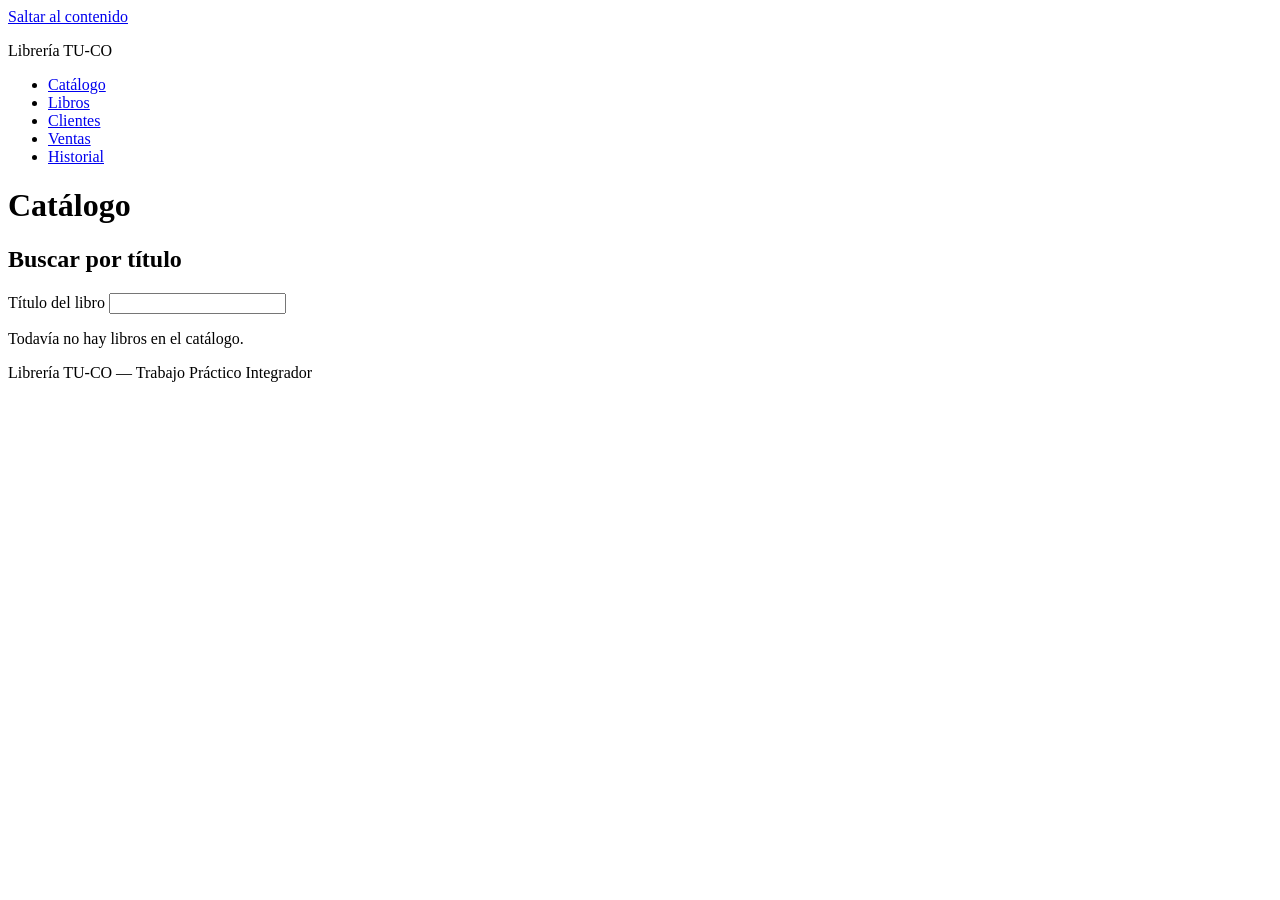
==== index.html @ 7f653a5a "Ejercicio 1 terminado" ====
<!DOCTYPE html>
<html lang="es">
<head>
  <meta charset="UTF-8">
  <meta name="viewport" content="width=device-width, initial-scale=1.0">
  <title>Catálogo — Librería TU-CO</title>
</head>
<body>
  <a href="#contenido">Saltar al contenido</a>

  <header>
    <p>Librería TU-CO</p>
  </header>

  <nav aria-label="Navegación principal">
    <ul>
      <li><a href="index.html" aria-current="page">Catálogo</a></li>
      <li><a href="libros.html">Libros</a></li>
      <li><a href="clientes.html">Clientes</a></li>
      <li><a href="ventas.html">Ventas</a></li>
      <li><a href="historial.html">Historial</a></li>
    </ul>
  </nav>

  <main id="contenido" tabindex="-1">
    <h1>Catálogo</h1>

    <section aria-labelledby="titulo-busqueda">
      <h2 id="titulo-busqueda">Buscar por título</h2>

      <form method="get" novalidate>
        <label for="buscador-titulo">Título del libro</label>
        <input type="search" id="buscador-titulo" name="titulo">
      </form>

      <p id="mensaje-catalogo-vacio" role="status">Todavía no hay libros en el catálogo.</p>
      <p id="mensaje-sin-resultados" aria-live="polite" hidden>No se encontraron libros para el título buscado.</p>

      <div id="listado-catalogo"></div>
    </section>

    <template id="plantilla-tarjeta-libro">
      <article class="tarjeta">
        <img src="assets/portadas/portada-placeholder.svg" alt="Portada no disponible" width="200" height="300">
        <h3 class="tarjeta-titulo"></h3>
        <p class="tarjeta-isbn"></p>
        <p class="tarjeta-editorial"></p>
        <p class="tarjeta-genero"></p>
        <p class="tarjeta-autores"></p>
        <p class="tarjeta-precio"></p>
      </article>
    </template>
  </main>

  <footer>
    <p>Librería TU-CO — Trabajo Práctico Integrador</p>
  </footer>
</body>
</html>
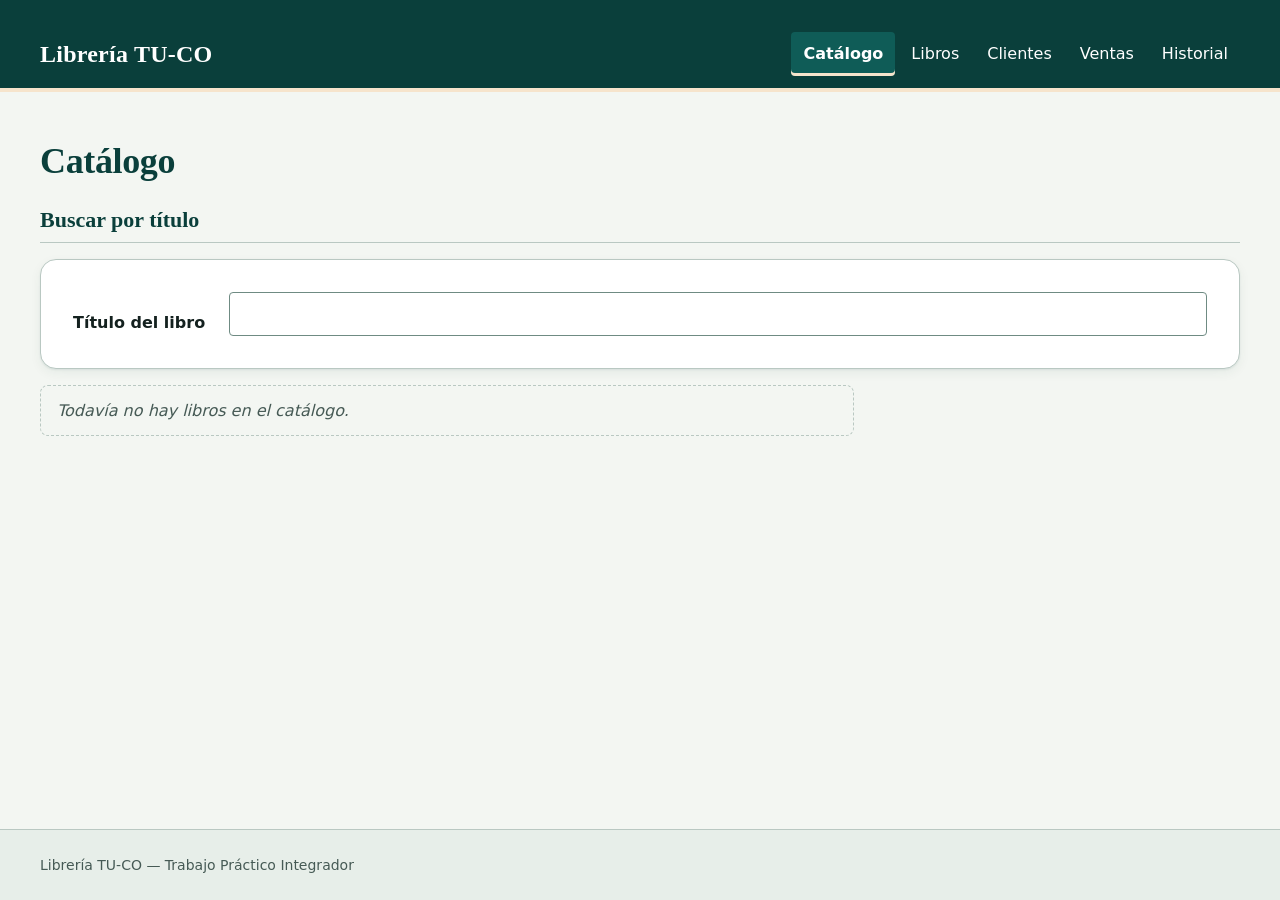
==== commit 342c5b08: "C-02: presentacion-css-adaptable — identidad visual y responsive - css/estilos.css: tokens, base, la" ====
--- a/index.html
+++ b/index.html
@@ -4,23 +4,24 @@
   <meta charset="UTF-8">
   <meta name="viewport" content="width=device-width, initial-scale=1.0">
   <title>Catálogo — Librería TU-CO</title>
+  <link rel="stylesheet" href="css/estilos.css">
 </head>
 <body>
-  <a href="#contenido">Saltar al contenido</a>
+  <a href="#contenido" class="salto-contenido visualmente-oculto">Saltar al contenido</a>
 
   <header>
-    <p>Librería TU-CO</p>
+    <p class="marca">Librería TU-CO</p>
+
+    <nav class="navegacion" aria-label="Navegación principal">
+      <ul>
+        <li><a href="index.html" aria-current="page">Catálogo</a></li>
+        <li><a href="libros.html">Libros</a></li>
+        <li><a href="clientes.html">Clientes</a></li>
+        <li><a href="ventas.html">Ventas</a></li>
+        <li><a href="historial.html">Historial</a></li>
+      </ul>
+    </nav>
   </header>
-
-  <nav aria-label="Navegación principal">
-    <ul>
-      <li><a href="index.html" aria-current="page">Catálogo</a></li>
-      <li><a href="libros.html">Libros</a></li>
-      <li><a href="clientes.html">Clientes</a></li>
-      <li><a href="ventas.html">Ventas</a></li>
-      <li><a href="historial.html">Historial</a></li>
-    </ul>
-  </nav>
 
   <main id="contenido" tabindex="-1">
     <h1>Catálogo</h1>
@@ -28,15 +29,15 @@
     <section aria-labelledby="titulo-busqueda">
       <h2 id="titulo-busqueda">Buscar por título</h2>
 
-      <form method="get" novalidate>
+      <form method="get" novalidate class="formulario formulario--busqueda">
         <label for="buscador-titulo">Título del libro</label>
         <input type="search" id="buscador-titulo" name="titulo">
       </form>
 
-      <p id="mensaje-catalogo-vacio" role="status">Todavía no hay libros en el catálogo.</p>
-      <p id="mensaje-sin-resultados" aria-live="polite" hidden>No se encontraron libros para el título buscado.</p>
+      <p id="mensaje-catalogo-vacio" role="status" class="mensaje mensaje--vacio">Todavía no hay libros en el catálogo.</p>
+      <p id="mensaje-sin-resultados" aria-live="polite" hidden class="mensaje mensaje--info">No se encontraron libros para el título buscado.</p>
 
-      <div id="listado-catalogo"></div>
+      <div id="listado-catalogo" class="grilla-catalogo"></div>
     </section>
 
     <template id="plantilla-tarjeta-libro">
@@ -45,7 +46,7 @@
         <h3 class="tarjeta-titulo"></h3>
         <p class="tarjeta-isbn"></p>
         <p class="tarjeta-editorial"></p>
-        <p class="tarjeta-genero"></p>
+        <p class="tarjeta-genero badge"></p>
         <p class="tarjeta-autores"></p>
         <p class="tarjeta-precio"></p>
       </article>
--- a/css/estilos.css
+++ b/css/estilos.css
@@ -0,0 +1,769 @@
+/* ==========================================================================
+   Librería TU-CO — hoja de estilos única
+   1. Tokens
+   2. Base
+   3. Utilidades
+   4. Layout global
+   5. Componentes
+   6. Estados e interacción
+   7. Responsive
+   ========================================================================== */
+
+/* 1. Tokens ---------------------------------------------------------------- */
+
+:root {
+  --color-fondo: #F3F6F2;
+  --color-superficie: #FFFFFF;
+  --color-superficie-alt: #E7EEE9;
+  --color-texto: #14211F;
+  --color-texto-suave: #465A55;
+  --color-borde: #B9C8C2;
+  --color-borde-control: #6F8B83;
+  --color-primario: #0F5C57;
+  --color-primario-oscuro: #0A3F3B;
+  --color-primario-suave: #D8E8E4;
+  --color-acento: #8A4B00;
+  --color-acento-suave: #F6E4CC;
+  --color-exito: #1E6B3C;
+  --color-exito-suave: #DFF0E4;
+  --color-error: #A3231C;
+  --color-error-suave: #FBE3E1;
+  --color-foco: #0B4F8A;
+  --color-foco-inverso: #FFD166;
+
+  --fuente-titulos: Georgia, "Times New Roman", serif;
+  --fuente-cuerpo: "Segoe UI", system-ui, -apple-system, "Helvetica Neue", Arial, sans-serif;
+
+  --texto-xs: 0.75rem;
+  --texto-s: 0.875rem;
+  --texto-m: 1rem;
+  --texto-l: 1.125rem;
+  --texto-xl: 1.375rem;
+  --texto-2xl: 1.75rem;
+  --texto-3xl: 2.25rem;
+  --interlinea: 1.6;
+  --ancho-lectura: 80ch;
+
+  --espacio-1: 0.25rem;
+  --espacio-2: 0.5rem;
+  --espacio-3: 0.75rem;
+  --espacio-4: 1rem;
+  --espacio-5: 1.5rem;
+  --espacio-6: 2rem;
+  --espacio-7: 3rem;
+  --espacio-8: 4rem;
+
+  --ancho-contenido: 75rem;
+
+  --radio-s: 0.25rem;
+  --radio-m: 0.5rem;
+  --radio-l: 1rem;
+  --radio-pastilla: 999px;
+
+  --sombra-1: 0 1px 2px rgba(10, 63, 59, 0.08), 0 4px 12px rgba(10, 63, 59, 0.06);
+  --sombra-2: 0 2px 6px rgba(10, 63, 59, 0.12), 0 16px 32px rgba(10, 63, 59, 0.14);
+
+  --foco-grosor: 3px;
+  --foco-offset: 2px;
+}
+
+/* 2. Base ------------------------------------------------------------------ */
+
+*,
+*::before,
+*::after {
+  box-sizing: border-box;
+}
+
+html {
+  -webkit-text-size-adjust: 100%;
+}
+
+body,
+h1,
+h2,
+h3,
+p,
+ul,
+fieldset,
+legend,
+figure,
+blockquote {
+  margin: 0;
+  padding: 0;
+}
+
+ul {
+  list-style: none;
+}
+
+body {
+  min-height: 100vh;
+  display: flex;
+  flex-direction: column;
+  background: var(--color-fondo);
+  color: var(--color-texto);
+  font-family: var(--fuente-cuerpo);
+  font-size: var(--texto-m);
+  line-height: var(--interlinea);
+  text-align: left;
+}
+
+h1,
+h2,
+h3 {
+  font-family: var(--fuente-titulos);
+  font-weight: 700;
+  line-height: 1.2;
+  color: var(--color-primario-oscuro);
+  text-wrap: balance;
+}
+
+h1 {
+  font-size: var(--texto-2xl);
+  letter-spacing: -0.01em;
+}
+
+h2 {
+  font-size: var(--texto-xl);
+}
+
+h3 {
+  font-size: var(--texto-l);
+}
+
+p {
+  max-width: var(--ancho-lectura);
+}
+
+a {
+  color: var(--color-primario);
+  text-underline-offset: 2px;
+}
+
+a:hover {
+  text-decoration-thickness: 2px;
+}
+
+img {
+  max-width: 100%;
+  height: auto;
+  aspect-ratio: 2 / 3;
+}
+
+[hidden] {
+  display: none !important;
+}
+
+/* 3. Utilidades ------------------------------------------------------------ */
+
+.visualmente-oculto {
+  position: absolute;
+  width: 1px;
+  height: 1px;
+  margin: -1px;
+  padding: 0;
+  overflow: hidden;
+  clip-path: inset(50%);
+  white-space: nowrap;
+  border: 0;
+}
+
+/* 4. Layout global --------------------------------------------------------- */
+
+header,
+footer {
+  padding-inline: max(var(--espacio-4), calc((100% - var(--ancho-contenido)) / 2));
+}
+
+header {
+  display: flex;
+  flex-wrap: wrap;
+  align-items: center;
+  justify-content: space-between;
+  column-gap: var(--espacio-5);
+  row-gap: var(--espacio-2);
+  background: var(--color-primario-oscuro);
+  padding-block: var(--espacio-5) var(--espacio-3);
+  border-bottom: 4px solid var(--color-acento-suave);
+}
+
+.marca {
+  max-width: none;
+  font-family: var(--fuente-titulos);
+  font-size: 1.5rem;
+  font-weight: 700;
+  line-height: 1.2;
+  letter-spacing: 0.01em;
+  color: var(--color-superficie);
+}
+
+.navegacion {
+  flex: 1 1 100%;
+  background: var(--color-primario-oscuro);
+}
+
+.navegacion ul {
+  display: flex;
+  flex-wrap: wrap;
+  justify-content: flex-end;
+  gap: var(--espacio-1);
+}
+
+.navegacion a {
+  display: inline-flex;
+  align-items: center;
+  min-height: 44px;
+  padding: var(--espacio-1) var(--espacio-3);
+  border-radius: var(--radio-s);
+  color: var(--color-superficie);
+  text-decoration: none;
+  transition: background-color 150ms ease, color 150ms ease;
+}
+
+.navegacion a:hover {
+  background: var(--color-primario);
+}
+
+main {
+  flex: 1 0 auto;
+  width: min(100% - 2 * var(--espacio-4), var(--ancho-contenido));
+  margin-inline: auto;
+  padding-block: var(--espacio-5) var(--espacio-7);
+}
+
+main > h1 {
+  margin-bottom: var(--espacio-5);
+}
+
+main > section + section {
+  margin-top: var(--espacio-6);
+}
+
+main > section {
+  min-width: 0;
+}
+
+main h2 {
+  margin-bottom: var(--espacio-4);
+  padding-bottom: var(--espacio-2);
+  border-bottom: 1px solid var(--color-borde);
+}
+
+footer {
+  flex-shrink: 0;
+  padding-block: var(--espacio-5);
+  background: var(--color-superficie-alt);
+  border-top: 1px solid var(--color-borde);
+  color: var(--color-texto-suave);
+  font-size: var(--texto-s);
+}
+
+footer p {
+  max-width: none;
+}
+
+/* 5. Componentes ----------------------------------------------------------- */
+
+/* Formularios */
+
+.formulario {
+  display: grid;
+  grid-template-columns: minmax(0, 1fr);
+  gap: var(--espacio-4);
+  padding: var(--espacio-4);
+  background: var(--color-superficie);
+  border: 1px solid var(--color-borde);
+  border-radius: var(--radio-l);
+  box-shadow: var(--sombra-1);
+}
+
+.campo {
+  display: flex;
+  flex-direction: column;
+  gap: var(--espacio-1);
+  min-width: 0;
+  max-width: none;
+}
+
+.campo--completo {
+  grid-column: 1 / -1;
+}
+
+.campo label,
+.formulario--busqueda label {
+  font-weight: 600;
+}
+
+.campo > p:not(.campo) {
+  font-size: var(--texto-s);
+  line-height: 1.5;
+  color: var(--color-texto-suave);
+  max-width: none;
+}
+
+.campo input,
+.campo select,
+.campo textarea,
+.formulario--busqueda input {
+  width: 100%;
+  min-width: 0;
+  min-height: 44px;
+  padding: var(--espacio-2) var(--espacio-3);
+  border: 1px solid var(--color-borde-control);
+  border-radius: var(--radio-s);
+  background: var(--color-superficie);
+  color: var(--color-texto);
+  font: inherit;
+  line-height: 1.4;
+}
+
+.campo input:hover,
+.campo select:hover,
+.campo textarea:hover,
+.formulario--busqueda input:hover {
+  border-color: var(--color-texto-suave);
+}
+
+.campo select[multiple] {
+  min-height: 8rem;
+  padding: var(--espacio-1);
+}
+
+.campo textarea {
+  resize: vertical;
+}
+
+fieldset.campo {
+  gap: var(--espacio-2);
+  padding: var(--espacio-4);
+  background: var(--color-fondo);
+  border: 1px solid var(--color-borde);
+  border-radius: var(--radio-m);
+}
+
+fieldset.campo legend {
+  padding-inline: var(--espacio-2);
+  font-weight: 600;
+}
+
+.formulario--busqueda {
+  display: flex;
+  flex-wrap: wrap;
+  align-items: flex-end;
+  gap: var(--espacio-3);
+}
+
+.formulario--busqueda label {
+  flex: 0 0 auto;
+}
+
+.formulario--busqueda input {
+  flex: 1 1 16rem;
+  width: auto;
+}
+
+/* Botones */
+
+.boton {
+  display: inline-flex;
+  align-items: center;
+  justify-content: center;
+  gap: var(--espacio-2);
+  width: 100%;
+  min-height: 44px;
+  padding: var(--espacio-2) var(--espacio-4);
+  border: 1px solid transparent;
+  border-radius: var(--radio-s);
+  font-family: inherit;
+  font-size: var(--texto-m);
+  font-weight: 600;
+  line-height: 1.2;
+  text-align: center;
+  text-decoration: none;
+  cursor: pointer;
+  transition: background-color 150ms ease, border-color 150ms ease, color 150ms ease;
+}
+
+.boton--primario {
+  background: var(--color-primario);
+  border-color: var(--color-primario);
+  color: var(--color-superficie);
+}
+
+.boton--primario:hover {
+  background: var(--color-primario-oscuro);
+  border-color: var(--color-primario-oscuro);
+}
+
+.boton--secundario {
+  background: var(--color-superficie);
+  border-color: var(--color-primario);
+  color: var(--color-primario);
+}
+
+.boton--secundario:hover {
+  background: var(--color-primario-suave);
+}
+
+.boton--peligro {
+  background: var(--color-error);
+  border-color: var(--color-error);
+  color: var(--color-superficie);
+}
+
+.boton--peligro:hover {
+  filter: brightness(0.92);
+}
+
+.boton--pequeno {
+  padding: var(--espacio-1) var(--espacio-3);
+  font-size: var(--texto-s);
+}
+
+/* Catálogo y tarjetas */
+
+.grilla-catalogo {
+  display: grid;
+  grid-template-columns: repeat(auto-fill, minmax(min(15rem, 100%), 1fr));
+  gap: var(--espacio-4);
+  margin-top: var(--espacio-4);
+}
+
+.grilla-catalogo:empty {
+  display: none;
+}
+
+.tarjeta {
+  display: flex;
+  flex-direction: column;
+  gap: var(--espacio-2);
+  min-width: 0;
+  padding: var(--espacio-4);
+  background: var(--color-superficie);
+  border: 1px solid var(--color-borde);
+  border-radius: var(--radio-l);
+  box-shadow: var(--sombra-1);
+}
+
+.tarjeta:empty {
+  display: none;
+}
+
+.tarjeta img {
+  width: 100%;
+  aspect-ratio: 2 / 3;
+  object-fit: cover;
+  border-radius: var(--radio-s);
+  background: var(--color-superficie-alt);
+}
+
+.tarjeta-titulo {
+  font-family: var(--fuente-titulos);
+  font-size: var(--texto-l);
+  line-height: 1.3;
+  color: var(--color-primario-oscuro);
+  overflow-wrap: anywhere;
+}
+
+.tarjeta-isbn,
+.tarjeta-editorial,
+.tarjeta-genero,
+.tarjeta-autores {
+  max-width: none;
+  font-size: var(--texto-s);
+  line-height: 1.5;
+  color: var(--color-texto-suave);
+  overflow-wrap: anywhere;
+}
+
+.tarjeta-isbn {
+  font-size: var(--texto-xs);
+  font-variant-numeric: tabular-nums;
+  letter-spacing: 0.01em;
+}
+
+.tarjeta-precio {
+  margin-top: auto;
+  padding-top: var(--espacio-2);
+  border-top: 1px solid var(--color-borde);
+  font-family: var(--fuente-titulos);
+  font-size: var(--texto-xl);
+  font-weight: 700;
+  line-height: 1.2;
+  color: var(--color-primario-oscuro);
+  font-variant-numeric: tabular-nums;
+}
+
+.tarjeta--detalle {
+  max-width: 60rem;
+}
+
+/* Badges */
+
+.badge {
+  display: inline-flex;
+  align-items: center;
+  width: fit-content;
+  max-width: 100%;
+  padding: 0.125rem var(--espacio-2);
+  border: 1px solid var(--color-borde);
+  border-radius: var(--radio-pastilla);
+  background: var(--color-superficie-alt);
+  color: var(--color-texto);
+  font-size: var(--texto-s);
+  font-weight: 600;
+  line-height: 1.4;
+}
+
+.badge--genero,
+.tarjeta-genero.badge {
+  border-color: var(--color-acento);
+  background: var(--color-acento-suave);
+  color: var(--color-acento);
+}
+
+.badge--total {
+  justify-content: center;
+  min-width: 4rem;
+  padding: var(--espacio-1) var(--espacio-3);
+  border-color: var(--color-primario);
+  background: var(--color-primario-suave);
+  color: var(--color-primario-oscuro);
+  font-size: var(--texto-xl);
+  font-weight: 700;
+  font-variant-numeric: tabular-nums;
+}
+
+/* Tablas */
+
+.tabla-contenedor {
+  max-width: 100%;
+  min-width: 0;
+  overflow-x: auto;
+  overflow-y: hidden;
+  border: 1px solid var(--color-borde);
+  border-radius: var(--radio-m);
+  background: var(--color-superficie);
+}
+
+.tabla {
+  width: 100%;
+  border-collapse: collapse;
+  font-size: var(--texto-m);
+}
+
+.tabla caption {
+  padding: var(--espacio-3) var(--espacio-4);
+  border-bottom: 1px solid var(--color-borde);
+  background: var(--color-superficie);
+  font-family: var(--fuente-titulos);
+  font-size: var(--texto-l);
+  font-weight: 700;
+  text-align: left;
+  color: var(--color-primario-oscuro);
+}
+
+.tabla th,
+.tabla td {
+  padding: var(--espacio-3) var(--espacio-4);
+  border-bottom: 1px solid var(--color-borde);
+  text-align: left;
+  vertical-align: top;
+  overflow-wrap: anywhere;
+}
+
+.tabla thead th {
+  background: var(--color-superficie-alt);
+  font-size: var(--texto-s);
+  font-weight: 700;
+  color: var(--color-texto);
+  white-space: nowrap;
+}
+
+.tabla tbody tr:nth-child(even) {
+  background: var(--color-fondo);
+}
+
+.tabla tbody tr:last-child th,
+.tabla tbody tr:last-child td {
+  border-bottom: 0;
+}
+
+.tabla--ancha {
+  min-width: 44rem;
+}
+
+.tabla a {
+  font-weight: 600;
+  text-underline-offset: 3px;
+}
+
+/* Mensajes */
+
+.mensaje {
+  max-width: var(--ancho-lectura);
+  margin-block: var(--espacio-4);
+  padding: var(--espacio-3) var(--espacio-4);
+  border: 1px solid var(--color-borde);
+  border-radius: var(--radio-m);
+  background: var(--color-superficie);
+  color: var(--color-texto);
+  line-height: var(--interlinea);
+}
+
+.mensaje--vacio {
+  border-style: dashed;
+  background: transparent;
+  color: var(--color-texto-suave);
+  font-style: italic;
+}
+
+.mensaje--info {
+  border-left: 4px solid var(--color-primario);
+  background: var(--color-primario-suave);
+  color: var(--color-texto);
+}
+
+.mensaje--error {
+  border: 1px solid var(--color-error);
+  border-left-width: 6px;
+  background: var(--color-error-suave);
+  color: var(--color-error);
+  font-weight: 600;
+}
+
+.mensaje--exito {
+  border: 1px solid var(--color-exito);
+  border-top-width: 4px;
+  background: var(--color-exito-suave);
+  color: var(--color-exito);
+  font-weight: 600;
+}
+
+.campo input[aria-invalid="true"],
+.campo select[aria-invalid="true"],
+.campo textarea[aria-invalid="true"],
+.formulario--busqueda input[aria-invalid="true"] {
+  border-width: 3px;
+  border-color: var(--color-error);
+}
+
+/* 6. Estados e interacción ------------------------------------------------- */
+
+:where(a, button, input, select, textarea, [tabindex="0"]):focus-visible {
+  outline: var(--foco-grosor) solid var(--color-foco);
+  outline-offset: var(--foco-offset);
+}
+
+.navegacion a:focus-visible,
+.salto-contenido:focus,
+.salto-contenido:focus-visible {
+  outline-color: var(--color-foco-inverso);
+}
+
+main:focus-visible {
+  outline: var(--foco-grosor) solid var(--color-foco);
+  outline-offset: var(--foco-offset);
+}
+
+.navegacion a[aria-current="page"] {
+  font-weight: 700;
+  background: var(--color-primario);
+  box-shadow: inset 0 -3px 0 var(--color-acento-suave);
+}
+
+.salto-contenido:focus,
+.salto-contenido:focus-visible {
+  position: fixed;
+  top: var(--espacio-2);
+  left: var(--espacio-2);
+  z-index: 10;
+  display: inline-flex;
+  align-items: center;
+  width: auto;
+  min-height: 44px;
+  height: auto;
+  margin: 0;
+  padding: var(--espacio-2) var(--espacio-4);
+  overflow: visible;
+  clip-path: none;
+  white-space: normal;
+  background: var(--color-primario-oscuro);
+  border-radius: var(--radio-s);
+  box-shadow: var(--sombra-2);
+  color: var(--color-superficie);
+  font-weight: 600;
+  text-decoration: none;
+  outline-offset: 0;
+}
+
+/* 7. Responsive ------------------------------------------------------------ */
+
+@media (min-width: 48rem) {
+  main {
+    padding-block: var(--espacio-6) var(--espacio-8);
+  }
+
+  .formulario {
+    grid-template-columns: repeat(2, minmax(0, 1fr));
+    gap: var(--espacio-5);
+    padding: var(--espacio-5);
+  }
+
+  .formulario > fieldset,
+  .formulario > .tabla-contenedor,
+  .formulario > .mensaje,
+  .formulario > .boton {
+    grid-column: 1 / -1;
+  }
+
+  .formulario > .boton {
+    justify-self: start;
+  }
+
+  .boton {
+    width: auto;
+  }
+
+  .navegacion {
+    flex: 0 1 auto;
+  }
+
+  .navegacion ul {
+    flex-wrap: nowrap;
+  }
+
+  .grilla-catalogo {
+    gap: var(--espacio-5);
+  }
+}
+
+@media (min-width: 80rem) {
+  h1 {
+    font-size: var(--texto-3xl);
+  }
+
+  header {
+    padding-block: var(--espacio-6) var(--espacio-3);
+  }
+
+  main {
+    padding-block: var(--espacio-7) var(--espacio-8);
+  }
+
+  main > section + section {
+    margin-top: var(--espacio-7);
+  }
+
+  .formulario {
+    padding: var(--espacio-6);
+  }
+}
+
+@media (prefers-reduced-motion: reduce) {
+  .boton,
+  .navegacion a {
+    transition-duration: 0.01ms;
+  }
+}
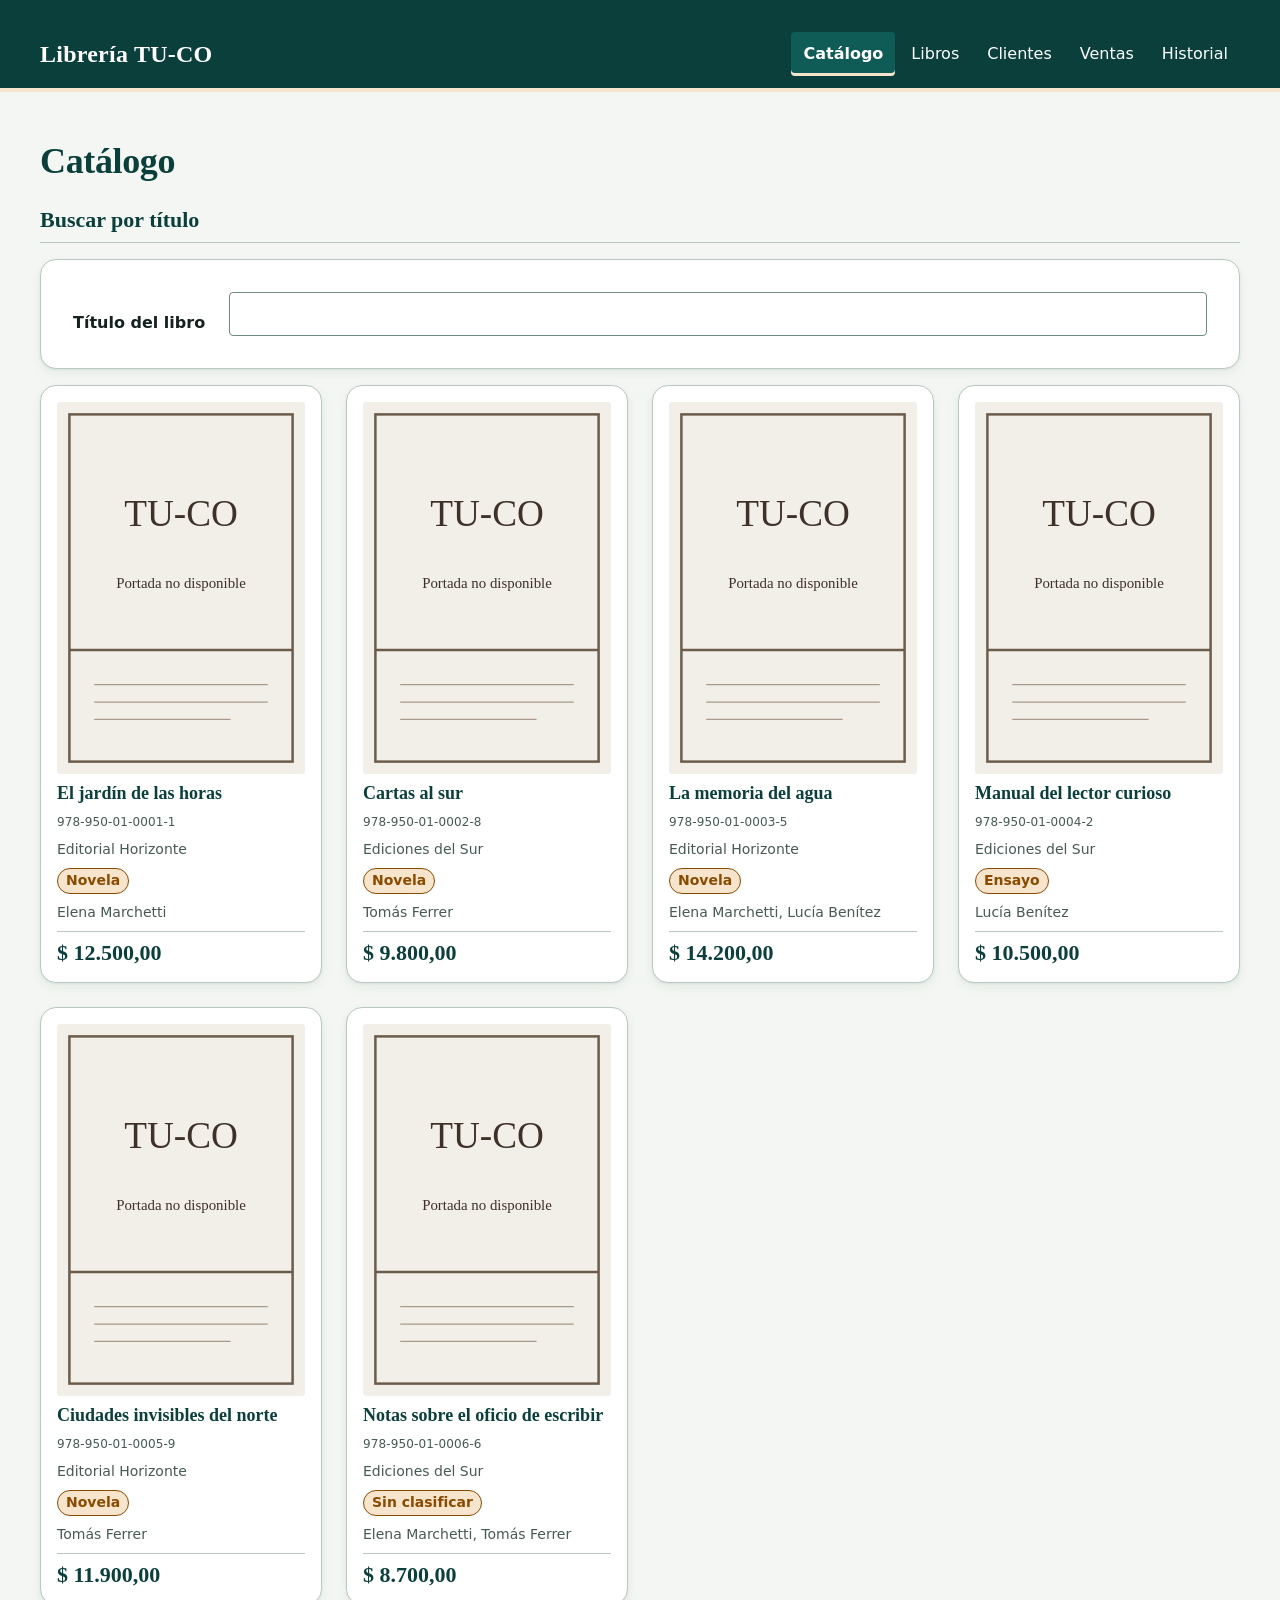
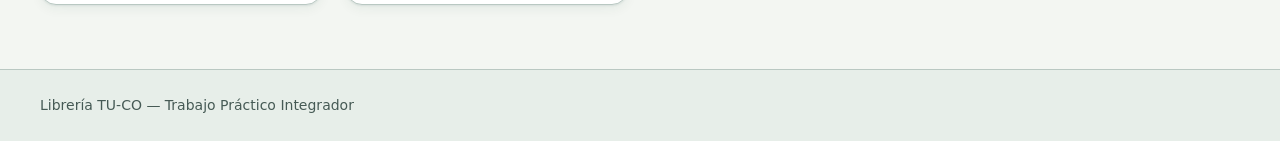
==== commit 2f079872: "feat: completar Ejercicio 3 - datos locales, catálogo y filtro" ====
--- a/index.html
+++ b/index.html
@@ -56,5 +56,9 @@
   <footer>
     <p>Librería TU-CO — Trabajo Práctico Integrador</p>
   </footer>
+  <script src="js/datos-iniciales.js" defer></script>
+  <script src="js/almacenamiento.js" defer></script>
+  <script src="js/formato.js" defer></script>
+  <script src="js/catalogo.js" defer></script>
 </body>
 </html>
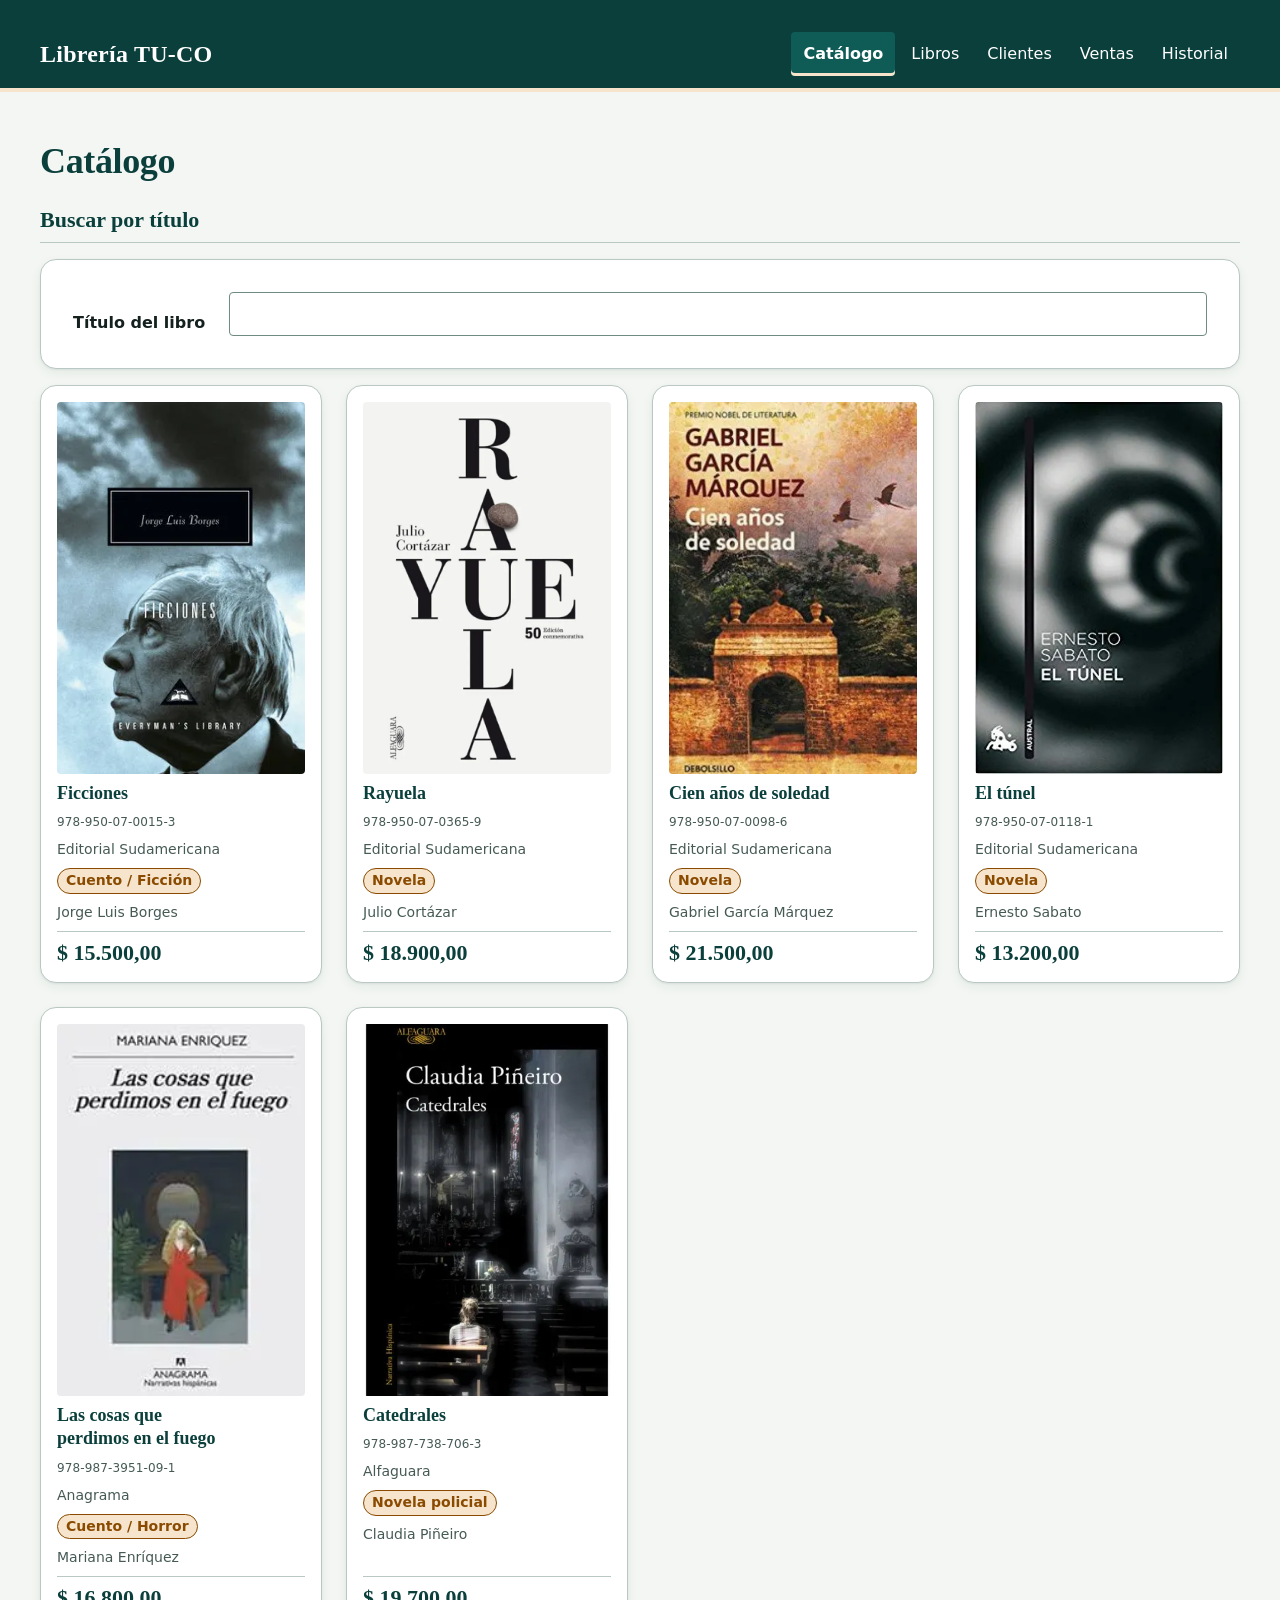
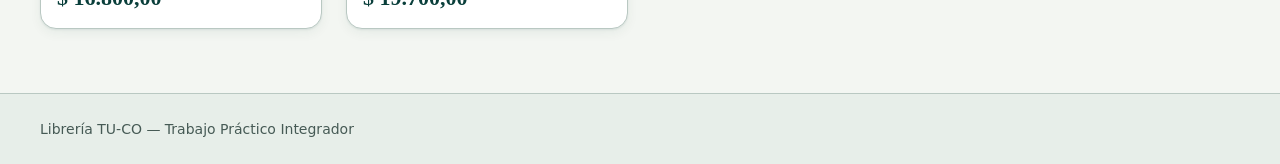
==== commit 43b1e0cd: "C-06 y documentación terminada" ====
--- a/index.html
+++ b/index.html
@@ -24,6 +24,7 @@
   </header>
 
   <main id="contenido" tabindex="-1">
+    <div id="tuco-mensajes" role="status" aria-live="polite" class="visualmente-oculto"></div>
     <h1>Catálogo</h1>
 
     <section aria-labelledby="titulo-busqueda">
--- a/css/estilos.css
+++ b/css/estilos.css
@@ -638,6 +638,14 @@
   border-top-width: 4px;
   background: var(--color-exito-suave);
   color: var(--color-exito);
+  font-weight: 600;
+}
+
+.mensaje--aviso {
+  border: 1px solid var(--color-acento);
+  border-left-width: 6px;
+  background: var(--color-acento-suave);
+  color: var(--color-acento);
   font-weight: 600;
 }
 
